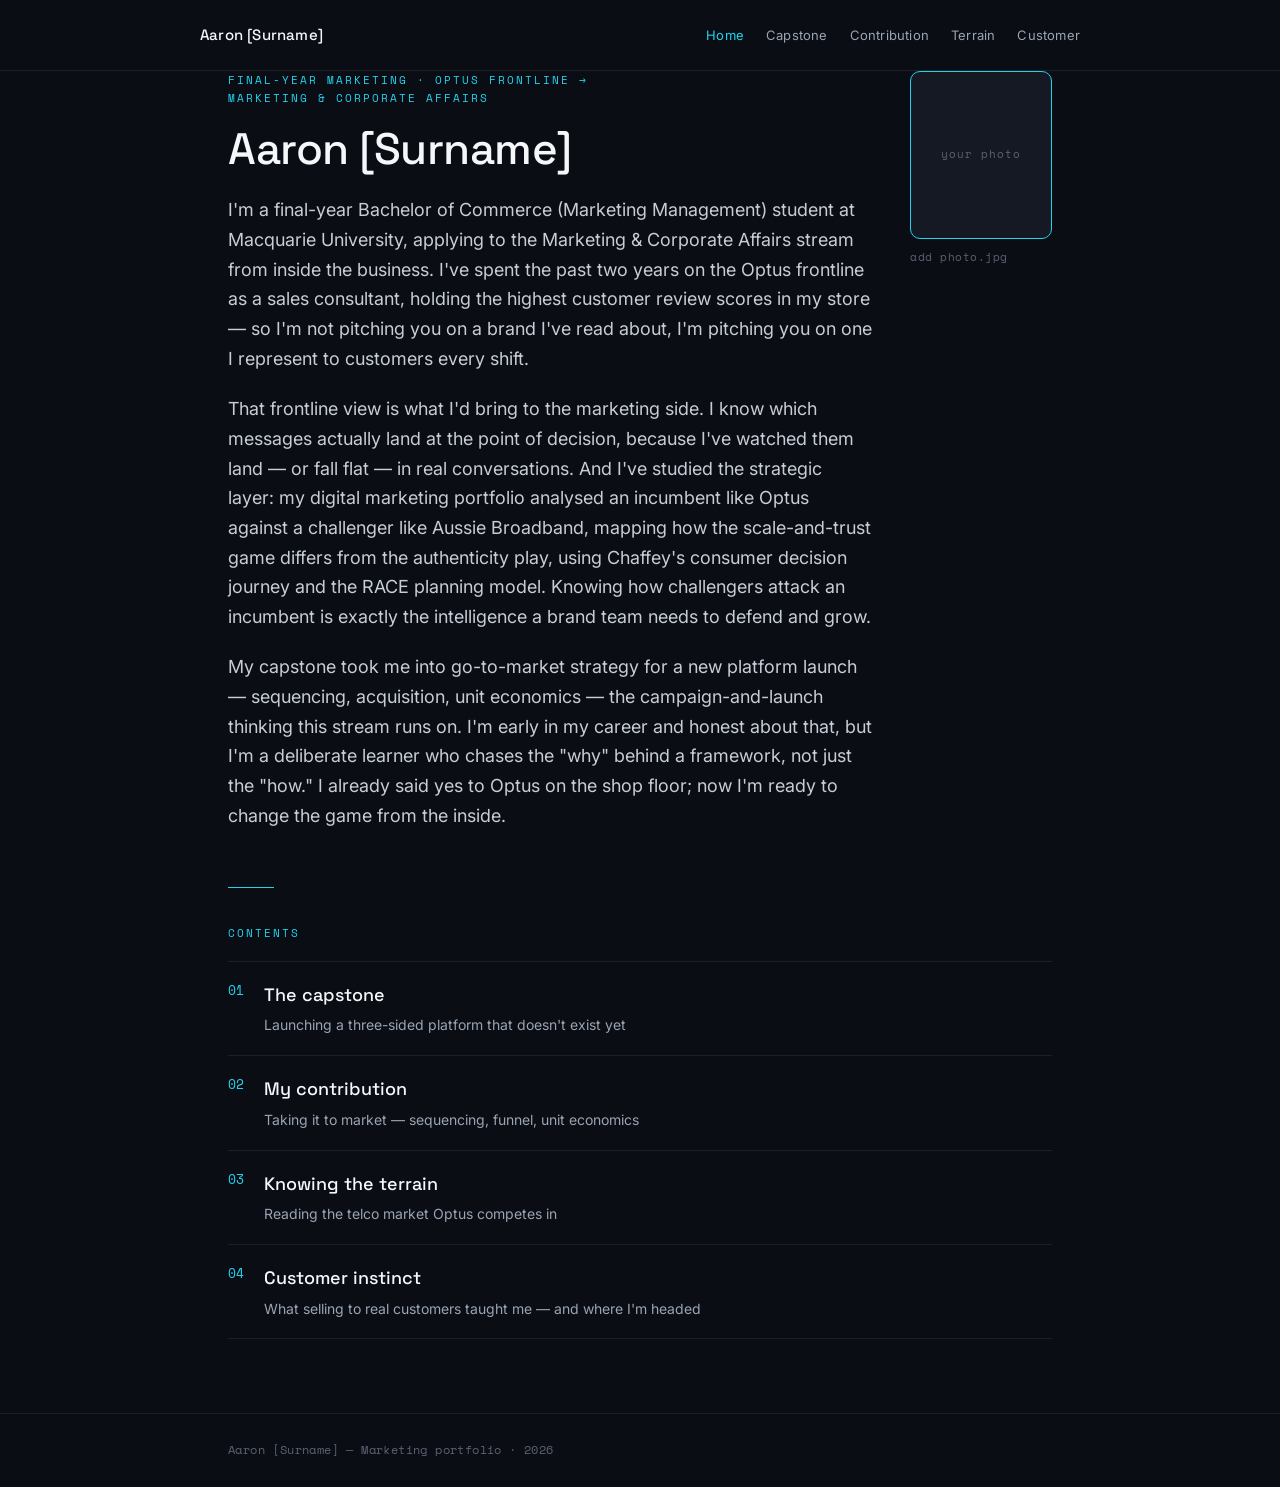
==== index.html @ f75ca569 "Add files via upload" ====
<!DOCTYPE html>
<html lang="en">
<head>
<meta charset="utf-8">
<meta name="viewport" content="width=device-width, initial-scale=1">
<title>Aaron [Surname] — Marketing portfolio</title>
<meta name="description" content="Final-year marketing student. Optus frontline moving into Marketing & Corporate Affairs. Go-to-market strategy, telco brand fluency, and a frontline read on the customer.">
<link rel="preconnect" href="https://fonts.googleapis.com">
<link rel="preconnect" href="https://fonts.gstatic.com" crossorigin>
<link href="https://fonts.googleapis.com/css2?family=Inter:wght@400;500&family=Space+Grotesk:wght@400;500&family=Space+Mono&display=swap" rel="stylesheet">
<link rel="stylesheet" href="style.css">
</head>
<body>

<header class="site-header">
  <nav class="wrap nav">
    <a class="brand" href="index.html">Aaron [Surname]</a>
    <div class="nav-links">
      <a href="index.html" class="active">Home</a>
      <a href="capstone.html">Capstone</a>
      <a href="contribution.html">Contribution</a>
      <a href="terrain.html">Terrain</a>
      <a href="customer.html">Customer</a>
    </div>
  </nav>
</header>

<main class="wrap">
  <section class="hero">
    <div class="hero-text">
      <p class="eyebrow">Final-year marketing · Optus frontline → Marketing &amp; Corporate Affairs</p>
      <h1>Aaron [Surname]</h1>
      <div class="lede">
        <p>I'm a final-year Bachelor of Commerce (Marketing Management) student at Macquarie University, applying to the Marketing &amp; Corporate Affairs stream from inside the business. I've spent the past two years on the Optus frontline as a sales consultant, holding the highest customer review scores in my store — so I'm not pitching you on a brand I've read about, I'm pitching you on one I represent to customers every shift.</p>
        <p>That frontline view is what I'd bring to the marketing side. I know which messages actually land at the point of decision, because I've watched them land — or fall flat — in real conversations. And I've studied the strategic layer: my digital marketing portfolio analysed an incumbent like Optus against a challenger like Aussie Broadband, mapping how the scale-and-trust game differs from the authenticity play, using Chaffey's consumer decision journey and the RACE planning model. Knowing how challengers attack an incumbent is exactly the intelligence a brand team needs to defend and grow.</p>
        <p>My capstone took me into go-to-market strategy for a new platform launch — sequencing, acquisition, unit economics — the campaign-and-launch thinking this stream runs on. I'm early in my career and honest about that, but I'm a deliberate learner who chases the "why" behind a framework, not just the "how." I already said yes to Optus on the shop floor; now I'm ready to change the game from the inside.</p>
      </div>
    </div>
    <div class="photo">
      <!-- Swap the placeholder below for your headshot:
           <img src="photo.jpg" alt="Aaron [Surname]" style="width:142px;height:168px;object-fit:cover;border-radius:10px;border:1px solid var(--cyan);"> -->
      <div class="photo-frame"><span>your photo</span></div>
      <p class="photo-cap">add photo.jpg</p>
    </div>
  </section>

  <div class="rule"></div>

  <section class="section">
    <p class="eyebrow">Contents</p>
    <nav class="contents">
      <a href="capstone.html">
        <span class="c-num">01</span>
        <span class="c-body">
          <span class="c-title">The capstone</span>
          <span class="c-desc">Launching a three-sided platform that doesn't exist yet</span>
        </span>
      </a>
      <a href="contribution.html">
        <span class="c-num">02</span>
        <span class="c-body">
          <span class="c-title">My contribution</span>
          <span class="c-desc">Taking it to market — sequencing, funnel, unit economics</span>
        </span>
      </a>
      <a href="terrain.html">
        <span class="c-num">03</span>
        <span class="c-body">
          <span class="c-title">Knowing the terrain</span>
          <span class="c-desc">Reading the telco market Optus competes in</span>
        </span>
      </a>
      <a href="customer.html">
        <span class="c-num">04</span>
        <span class="c-body">
          <span class="c-title">Customer instinct</span>
          <span class="c-desc">What selling to real customers taught me — and where I'm headed</span>
        </span>
      </a>
    </nav>
  </section>
</main>

<footer class="site-footer">
  <div class="wrap"><p>Aaron [Surname] — Marketing portfolio · 2026</p></div>
</footer>

</body>
</html>
---- style.css ----
:root{
  --bg:#0A0D14;
  --surface:#101620;
  --surface-2:#141923;
  --cyan:#22D3EE;
  --cyan-dim:#1899ac;
  --text:#F5F7FA;
  --muted:#9AA4B2;
  --muted-2:#C7CDD6;
  --faint:#5a6372;
  --hair:rgba(255,255,255,0.08);
  --font-display:'Space Grotesk',-apple-system,BlinkMacSystemFont,sans-serif;
  --font-body:'Inter',-apple-system,BlinkMacSystemFont,'Segoe UI',sans-serif;
  --font-mono:'Space Mono','SF Mono',ui-monospace,monospace;
  --maxw:880px;
}

*{box-sizing:border-box;margin:0;padding:0;}
html{scroll-behavior:smooth;}
body{
  background:var(--bg);
  color:var(--text);
  font-family:var(--font-body);
  font-weight:400;
  line-height:1.7;
  font-size:16px;
  -webkit-font-smoothing:antialiased;
  -moz-osx-font-smoothing:grayscale;
}

a{color:var(--cyan);text-decoration:none;}
a:hover{text-decoration:underline;text-underline-offset:3px;}
a:focus-visible,button:focus-visible{outline:2px solid var(--cyan);outline-offset:3px;border-radius:2px;}

.wrap{max-width:var(--maxw);margin:0 auto;padding:0 28px;}

/* header / nav */
.site-header{border-bottom:1px solid var(--hair);}
.nav{display:flex;align-items:center;justify-content:space-between;flex-wrap:wrap;gap:14px 24px;padding:22px 0;}
.brand{font-family:var(--font-display);font-size:15px;font-weight:500;letter-spacing:0.2px;color:var(--text);}
.brand:hover{text-decoration:none;color:var(--text);}
.nav-links{display:flex;flex-wrap:wrap;gap:22px;}
.nav-links a{font-size:13px;color:var(--muted);letter-spacing:0.2px;}
.nav-links a:hover{color:var(--text);text-decoration:none;}
.nav-links a.active{color:var(--cyan);}

/* main */
main{padding:66px 0 40px;animation:fadeUp .5s ease both;}
.eyebrow{font-family:var(--font-mono);font-size:11px;color:var(--cyan);letter-spacing:2px;text-transform:uppercase;margin-bottom:18px;}
h1{font-family:var(--font-display);font-size:clamp(33px,5.5vw,44px);font-weight:500;line-height:1.08;letter-spacing:-0.5px;margin-bottom:22px;}
h2{font-family:var(--font-display);font-size:clamp(24px,3.8vw,30px);font-weight:500;line-height:1.18;letter-spacing:-0.3px;margin-bottom:18px;}
h3{font-family:var(--font-display);font-size:17px;font-weight:500;color:var(--text);margin-bottom:8px;}
p{color:var(--muted);max-width:64ch;margin-bottom:1.15em;}
.lede p{font-size:clamp(16px,2.1vw,18px);color:var(--muted-2);line-height:1.65;}
.rule{width:46px;height:1px;background:var(--cyan);margin:36px 0;}
.section{margin-top:30px;}

/* hero */
.hero{display:flex;gap:38px;align-items:flex-start;}
.hero-text{flex:1;min-width:0;}
.photo{width:142px;flex-shrink:0;}
.photo-frame{width:142px;height:168px;border-radius:10px;background:var(--surface-2);border:1px solid var(--cyan);display:flex;align-items:center;justify-content:center;}
.photo-frame span{font-family:var(--font-mono);font-size:11px;color:var(--faint);letter-spacing:1px;}
.photo-cap{font-family:var(--font-mono);font-size:11px;color:var(--faint);margin-top:9px;letter-spacing:0.5px;}

/* lists */
ul.clean,ol.clean{margin:6px 0 1.4em;padding-left:0;list-style:none;max-width:64ch;}
ul.clean li,ol.clean li{position:relative;padding-left:26px;margin-bottom:14px;color:var(--muted);}
ul.clean li::before{content:"";position:absolute;left:0;top:11px;width:6px;height:6px;border-radius:50%;background:var(--cyan);}
ol.clean{counter-reset:step;}
ol.clean li{counter-increment:step;padding-left:42px;}
ol.clean li::before{content:counter(step,decimal-leading-zero);position:absolute;left:0;top:1px;font-family:var(--font-mono);color:var(--cyan);font-size:13px;}
.clean li strong{color:var(--text);font-weight:500;}

/* figure / diagram placeholder */
.figure{background:var(--surface);border:1px solid var(--hair);border-radius:12px;padding:14px;margin:26px 0;}
.figure-ph{border:1px dashed rgba(255,255,255,0.15);border-radius:8px;min-height:154px;display:flex;flex-direction:column;align-items:center;justify-content:center;text-align:center;gap:10px;padding:26px;}
.figure-ph .tag{font-family:var(--font-mono);font-size:11px;letter-spacing:2px;text-transform:uppercase;color:var(--cyan);}
.figure-ph .hint{font-size:13px;color:var(--faint);max-width:42ch;line-height:1.55;}
.figure img{width:100%;display:block;border-radius:8px;}

/* blockquote (industry guest) */
blockquote{border-left:2px solid var(--cyan);padding-left:22px;margin:28px 0;}
blockquote p{color:var(--muted-2);font-size:18px;line-height:1.55;margin-bottom:10px;}
blockquote .cite{font-family:var(--font-mono);font-size:12px;color:var(--muted);letter-spacing:0.4px;}

/* note callout */
.note{background:rgba(34,211,238,0.05);border:1px solid rgba(34,211,238,0.18);border-radius:8px;padding:14px 16px;margin:18px 0;}
.note p{font-size:13px;color:var(--muted-2);margin:0;max-width:none;}

/* contents list (home) */
.contents{margin-top:6px;}
.contents a{display:flex;gap:20px;align-items:flex-start;padding:18px 0;border-top:1px solid var(--hair);color:var(--text);}
.contents a:hover{text-decoration:none;}
.contents a:hover .c-title{color:var(--cyan);}
.contents a:last-child{border-bottom:1px solid var(--hair);}
.c-num{font-family:var(--font-mono);font-size:13px;color:var(--cyan);flex-shrink:0;line-height:1.55;}
.c-body{flex:1;min-width:0;}
.c-title{display:block;font-family:var(--font-display);font-size:18px;font-weight:500;color:var(--text);transition:color .15s ease;}
.c-desc{display:block;font-size:14px;color:var(--muted);margin-top:3px;max-width:none;}

/* footer */
.site-footer{border-top:1px solid var(--hair);margin-top:74px;padding:26px 0;}
.site-footer p{font-family:var(--font-mono);font-size:12px;color:var(--faint);margin:0;max-width:none;letter-spacing:0.4px;}

@keyframes fadeUp{from{opacity:0;transform:translateY(10px);}to{opacity:1;transform:none;}}

@media (max-width:640px){
  main{padding:46px 0 30px;}
  .wrap{padding:0 20px;}
  .hero{flex-direction:column-reverse;gap:26px;align-items:stretch;}
  .photo{width:100%;}
  .photo-frame{width:122px;height:144px;}
  .nav{padding:18px 0;}
  blockquote p{font-size:17px;}
}

@media (prefers-reduced-motion:reduce){
  main{animation:none;}
  html{scroll-behavior:auto;}
}
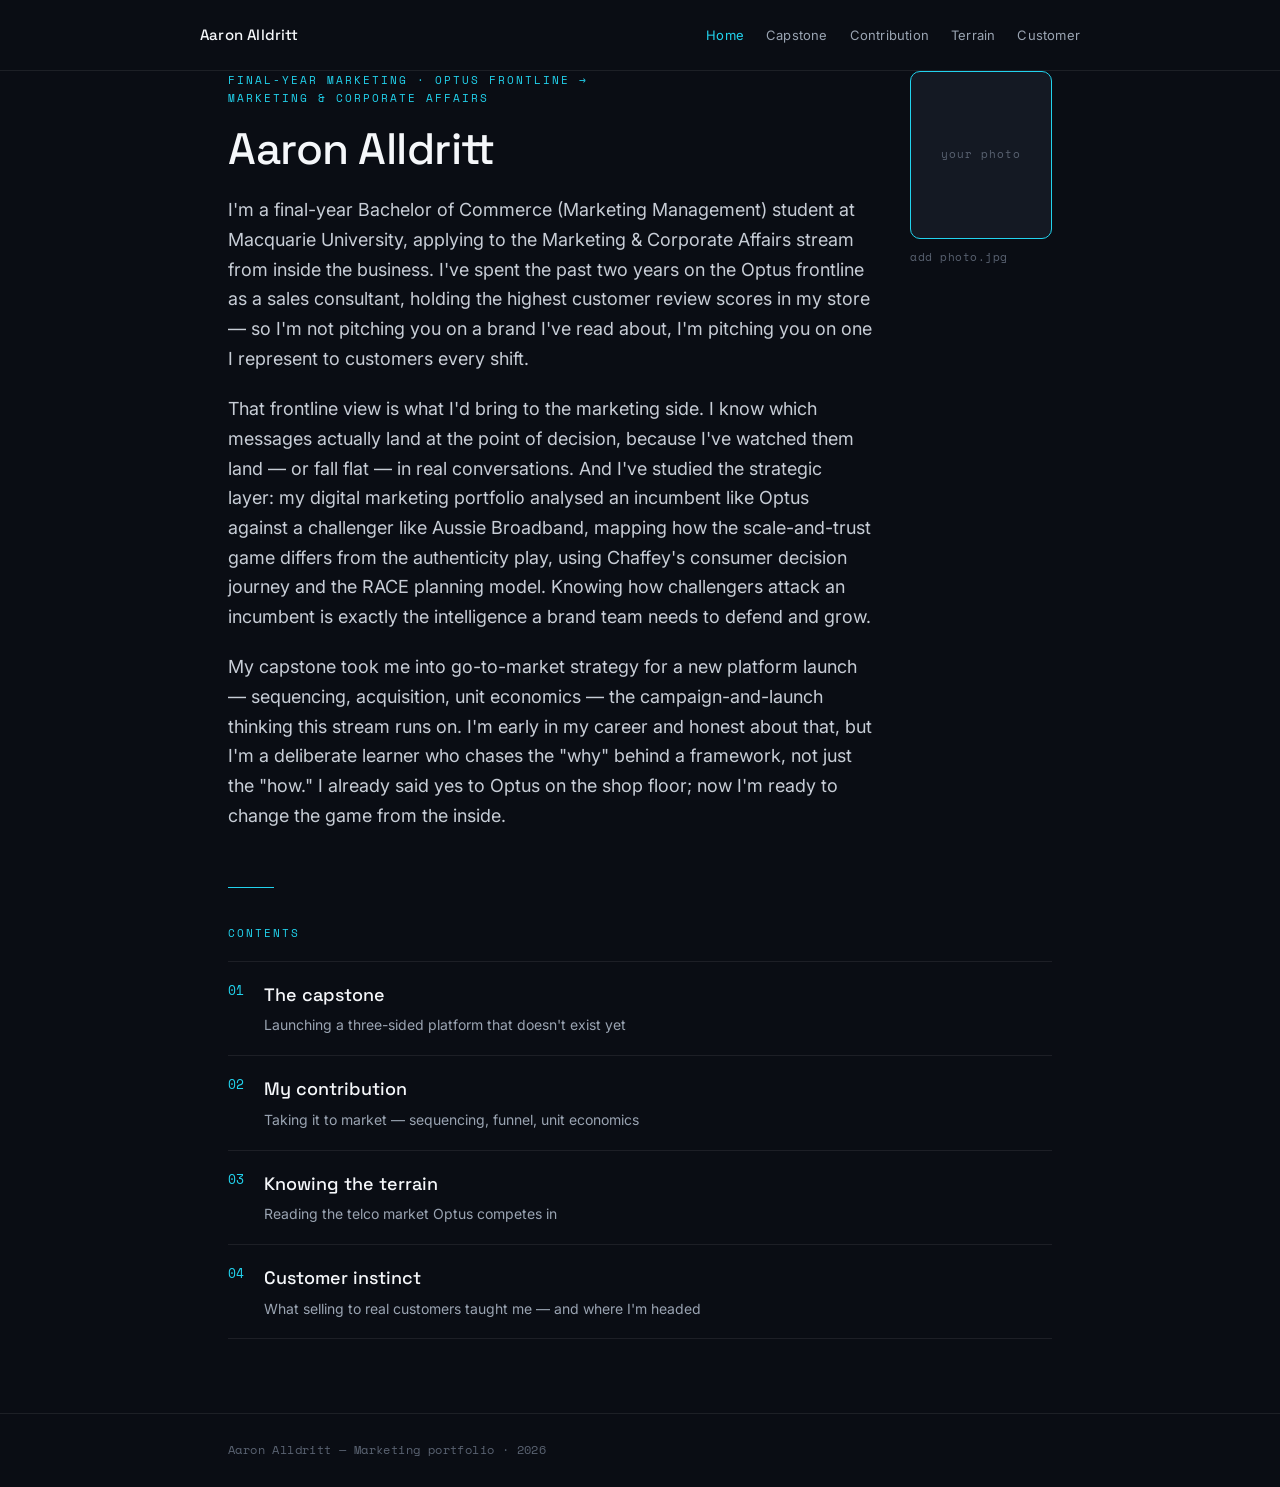
==== commit 1eae890a: "Update index.html" ====
--- a/index.html
+++ b/index.html
@@ -3,7 +3,7 @@
 <head>
 <meta charset="utf-8">
 <meta name="viewport" content="width=device-width, initial-scale=1">
-<title>Aaron [Surname] — Marketing portfolio</title>
+<title>Aaron Alldritt — Marketing portfolio</title>
 <meta name="description" content="Final-year marketing student. Optus frontline moving into Marketing & Corporate Affairs. Go-to-market strategy, telco brand fluency, and a frontline read on the customer.">
 <link rel="preconnect" href="https://fonts.googleapis.com">
 <link rel="preconnect" href="https://fonts.gstatic.com" crossorigin>
@@ -14,7 +14,7 @@
 
 <header class="site-header">
   <nav class="wrap nav">
-    <a class="brand" href="index.html">Aaron [Surname]</a>
+    <a class="brand" href="index.html">Aaron Alldritt</a>
     <div class="nav-links">
       <a href="index.html" class="active">Home</a>
       <a href="capstone.html">Capstone</a>
@@ -29,7 +29,7 @@
   <section class="hero">
     <div class="hero-text">
       <p class="eyebrow">Final-year marketing · Optus frontline → Marketing &amp; Corporate Affairs</p>
-      <h1>Aaron [Surname]</h1>
+      <h1>Aaron Alldritt</h1>
       <div class="lede">
         <p>I'm a final-year Bachelor of Commerce (Marketing Management) student at Macquarie University, applying to the Marketing &amp; Corporate Affairs stream from inside the business. I've spent the past two years on the Optus frontline as a sales consultant, holding the highest customer review scores in my store — so I'm not pitching you on a brand I've read about, I'm pitching you on one I represent to customers every shift.</p>
         <p>That frontline view is what I'd bring to the marketing side. I know which messages actually land at the point of decision, because I've watched them land — or fall flat — in real conversations. And I've studied the strategic layer: my digital marketing portfolio analysed an incumbent like Optus against a challenger like Aussie Broadband, mapping how the scale-and-trust game differs from the authenticity play, using Chaffey's consumer decision journey and the RACE planning model. Knowing how challengers attack an incumbent is exactly the intelligence a brand team needs to defend and grow.</p>
@@ -38,7 +38,7 @@
     </div>
     <div class="photo">
       <!-- Swap the placeholder below for your headshot:
-           <img src="photo.jpg" alt="Aaron [Surname]" style="width:142px;height:168px;object-fit:cover;border-radius:10px;border:1px solid var(--cyan);"> -->
+           <img src="photo.jpg" alt="Aaron Alldritt" style="width:142px;height:168px;object-fit:cover;border-radius:10px;border:1px solid var(--cyan);"> -->
       <div class="photo-frame"><span>your photo</span></div>
       <p class="photo-cap">add photo.jpg</p>
     </div>
@@ -82,7 +82,7 @@
 </main>
 
 <footer class="site-footer">
-  <div class="wrap"><p>Aaron [Surname] — Marketing portfolio · 2026</p></div>
+  <div class="wrap"><p>Aaron Alldritt — Marketing portfolio · 2026</p></div>
 </footer>
 
 </body>
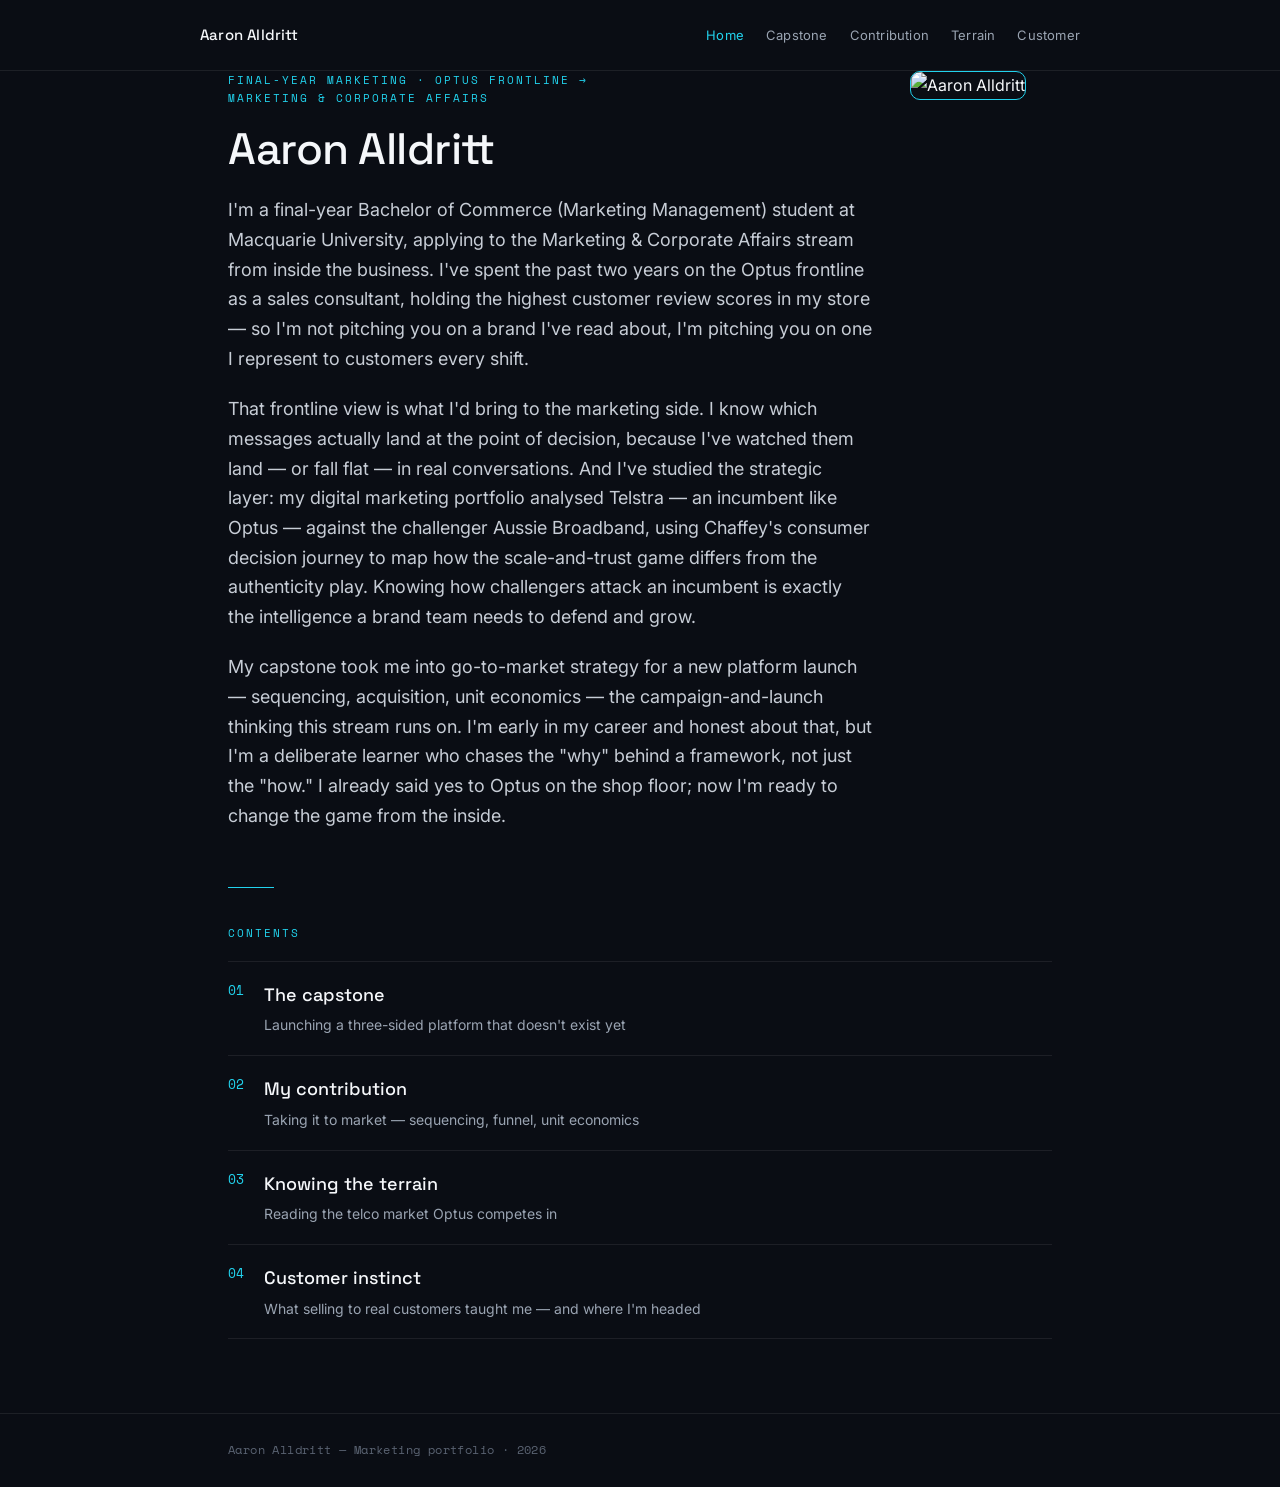
==== commit 14ccf833: "Update index.html" ====
--- a/index.html
+++ b/index.html
@@ -32,15 +32,12 @@
       <h1>Aaron Alldritt</h1>
       <div class="lede">
         <p>I'm a final-year Bachelor of Commerce (Marketing Management) student at Macquarie University, applying to the Marketing &amp; Corporate Affairs stream from inside the business. I've spent the past two years on the Optus frontline as a sales consultant, holding the highest customer review scores in my store — so I'm not pitching you on a brand I've read about, I'm pitching you on one I represent to customers every shift.</p>
-        <p>That frontline view is what I'd bring to the marketing side. I know which messages actually land at the point of decision, because I've watched them land — or fall flat — in real conversations. And I've studied the strategic layer: my digital marketing portfolio analysed an incumbent like Optus against a challenger like Aussie Broadband, mapping how the scale-and-trust game differs from the authenticity play, using Chaffey's consumer decision journey and the RACE planning model. Knowing how challengers attack an incumbent is exactly the intelligence a brand team needs to defend and grow.</p>
+        <p>That frontline view is what I'd bring to the marketing side. I know which messages actually land at the point of decision, because I've watched them land — or fall flat — in real conversations. And I've studied the strategic layer: my digital marketing portfolio analysed Telstra — an incumbent like Optus — against the challenger Aussie Broadband, using Chaffey's consumer decision journey to map how the scale-and-trust game differs from the authenticity play. Knowing how challengers attack an incumbent is exactly the intelligence a brand team needs to defend and grow.</p>
         <p>My capstone took me into go-to-market strategy for a new platform launch — sequencing, acquisition, unit economics — the campaign-and-launch thinking this stream runs on. I'm early in my career and honest about that, but I'm a deliberate learner who chases the "why" behind a framework, not just the "how." I already said yes to Optus on the shop floor; now I'm ready to change the game from the inside.</p>
       </div>
     </div>
     <div class="photo">
-      <!-- Swap the placeholder below for your headshot:
-           <img src="photo.jpg" alt="Aaron Alldritt" style="width:142px;height:168px;object-fit:cover;border-radius:10px;border:1px solid var(--cyan);"> -->
-      <div class="photo-frame"><span>your photo</span></div>
-      <p class="photo-cap">add photo.jpg</p>
+      <img src="photo.jpg" alt="Aaron Alldritt" style="width:142px;height:168px;object-fit:cover;border-radius:10px;border:1px solid var(--cyan);">
     </div>
   </section>
 
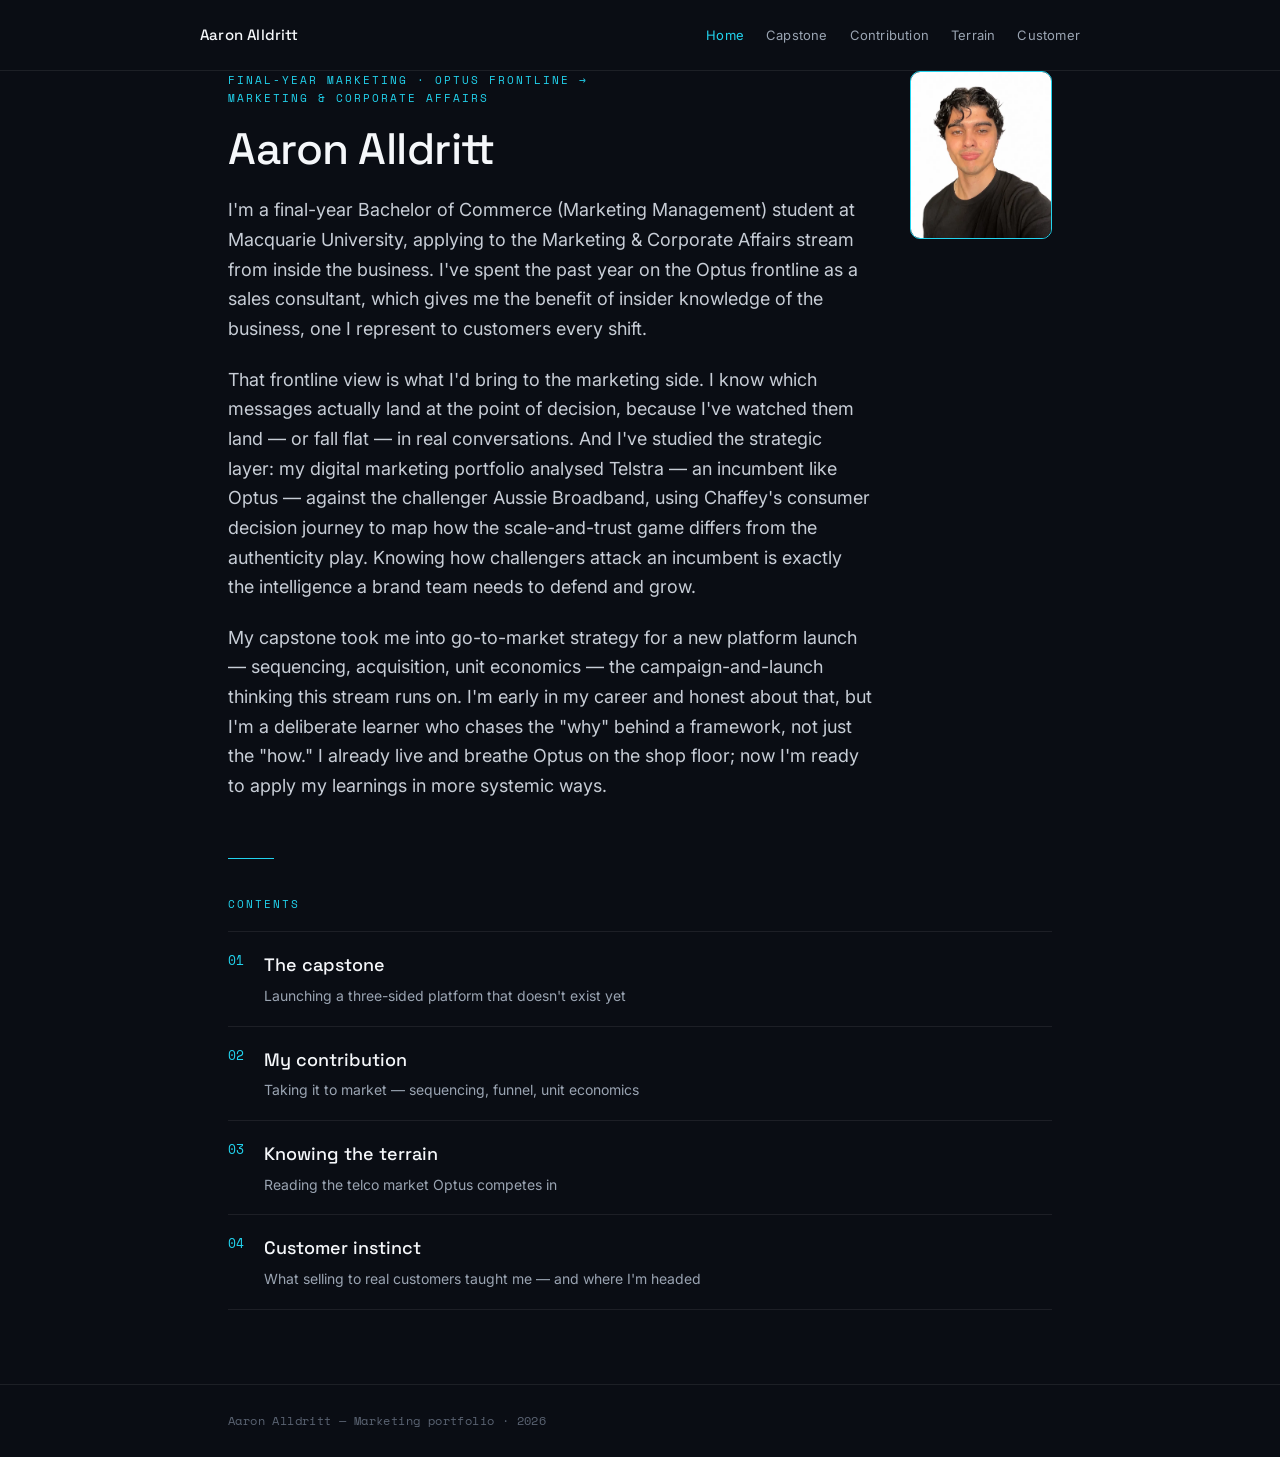
==== commit 3695164c: "Update index.html" ====
--- a/index.html
+++ b/index.html
@@ -31,9 +31,9 @@
       <p class="eyebrow">Final-year marketing · Optus frontline → Marketing &amp; Corporate Affairs</p>
       <h1>Aaron Alldritt</h1>
       <div class="lede">
-        <p>I'm a final-year Bachelor of Commerce (Marketing Management) student at Macquarie University, applying to the Marketing &amp; Corporate Affairs stream from inside the business. I've spent the past two years on the Optus frontline as a sales consultant, holding the highest customer review scores in my store — so I'm not pitching you on a brand I've read about, I'm pitching you on one I represent to customers every shift.</p>
+        <p>I'm a final-year Bachelor of Commerce (Marketing Management) student at Macquarie University, applying to the Marketing &amp; Corporate Affairs stream from inside the business. I've spent the past year on the Optus frontline as a sales consultant, which gives me the benefit of insider knowledge of the business, one I represent to customers every shift.</p>
         <p>That frontline view is what I'd bring to the marketing side. I know which messages actually land at the point of decision, because I've watched them land — or fall flat — in real conversations. And I've studied the strategic layer: my digital marketing portfolio analysed Telstra — an incumbent like Optus — against the challenger Aussie Broadband, using Chaffey's consumer decision journey to map how the scale-and-trust game differs from the authenticity play. Knowing how challengers attack an incumbent is exactly the intelligence a brand team needs to defend and grow.</p>
-        <p>My capstone took me into go-to-market strategy for a new platform launch — sequencing, acquisition, unit economics — the campaign-and-launch thinking this stream runs on. I'm early in my career and honest about that, but I'm a deliberate learner who chases the "why" behind a framework, not just the "how." I already said yes to Optus on the shop floor; now I'm ready to change the game from the inside.</p>
+        <p>My capstone took me into go-to-market strategy for a new platform launch — sequencing, acquisition, unit economics — the campaign-and-launch thinking this stream runs on. I'm early in my career and honest about that, but I'm a deliberate learner who chases the "why" behind a framework, not just the "how." I already live and breathe Optus on the shop floor; now I'm ready to apply my learnings in more systemic ways.</p>
       </div>
     </div>
     <div class="photo">
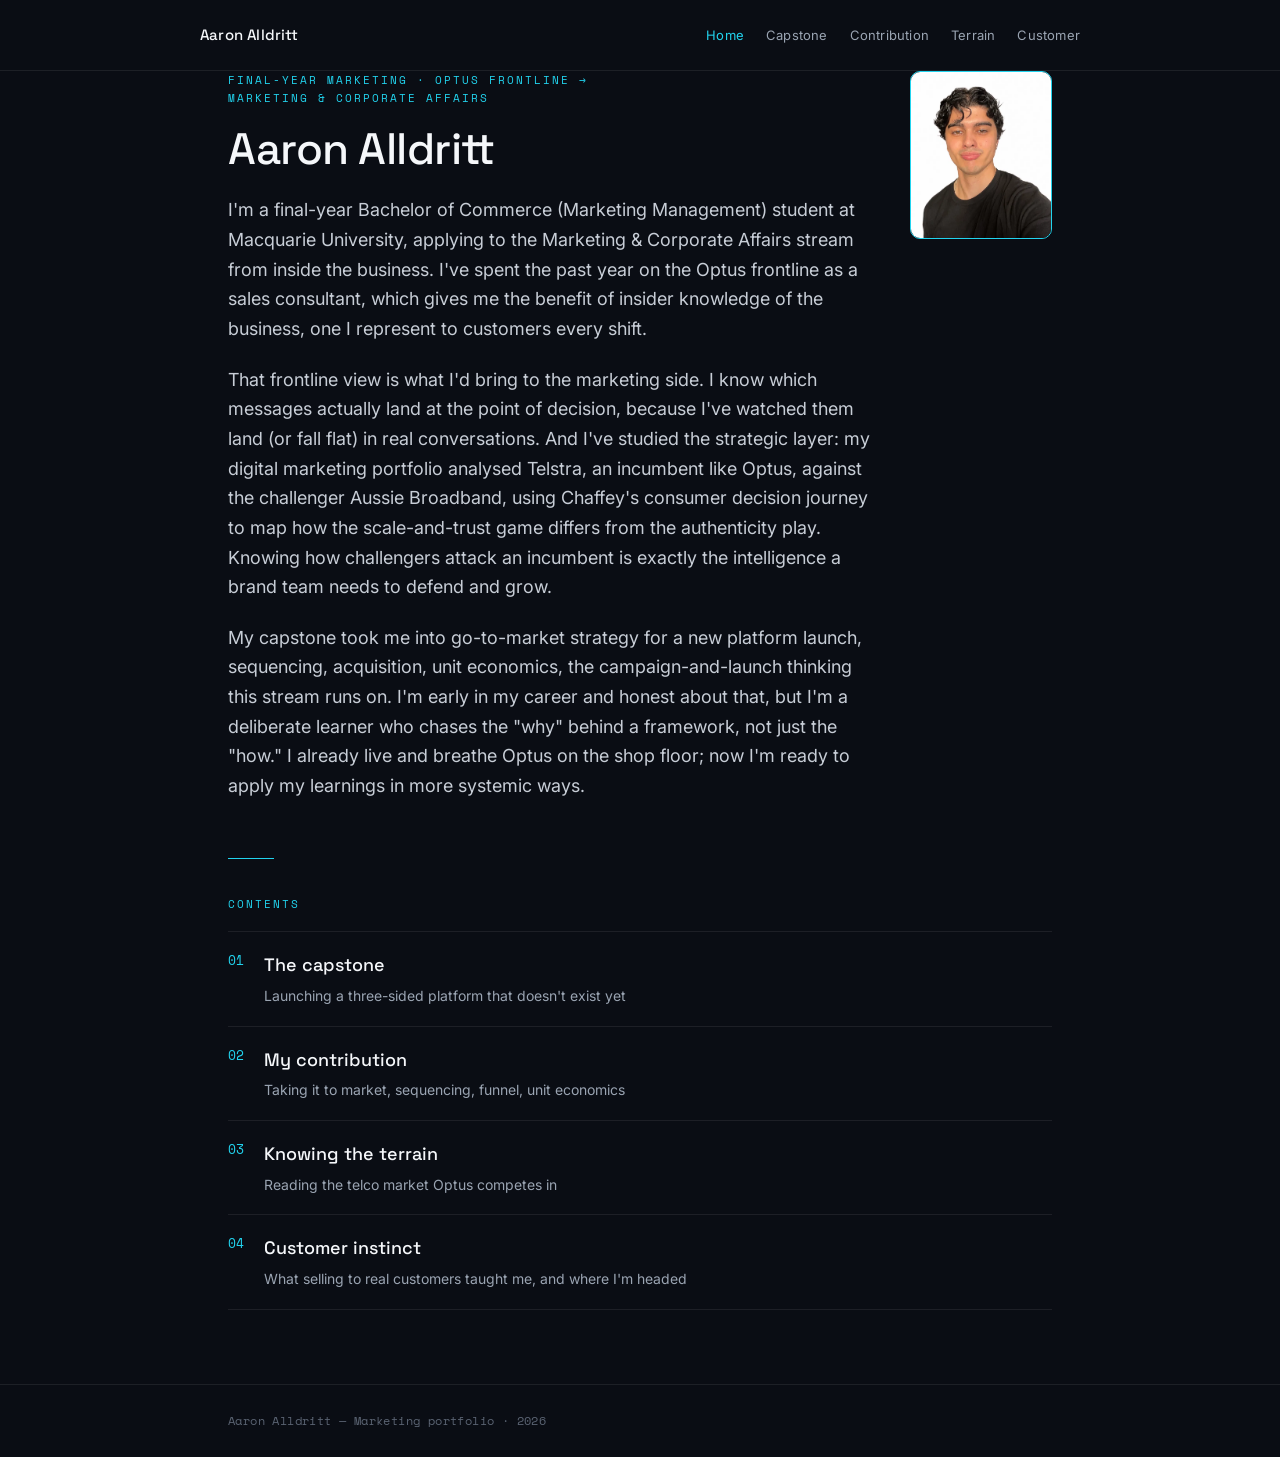
==== commit 355ad492: "Update index.html" ====
--- a/index.html
+++ b/index.html
@@ -32,8 +32,8 @@
       <h1>Aaron Alldritt</h1>
       <div class="lede">
         <p>I'm a final-year Bachelor of Commerce (Marketing Management) student at Macquarie University, applying to the Marketing &amp; Corporate Affairs stream from inside the business. I've spent the past year on the Optus frontline as a sales consultant, which gives me the benefit of insider knowledge of the business, one I represent to customers every shift.</p>
-        <p>That frontline view is what I'd bring to the marketing side. I know which messages actually land at the point of decision, because I've watched them land — or fall flat — in real conversations. And I've studied the strategic layer: my digital marketing portfolio analysed Telstra — an incumbent like Optus — against the challenger Aussie Broadband, using Chaffey's consumer decision journey to map how the scale-and-trust game differs from the authenticity play. Knowing how challengers attack an incumbent is exactly the intelligence a brand team needs to defend and grow.</p>
-        <p>My capstone took me into go-to-market strategy for a new platform launch — sequencing, acquisition, unit economics — the campaign-and-launch thinking this stream runs on. I'm early in my career and honest about that, but I'm a deliberate learner who chases the "why" behind a framework, not just the "how." I already live and breathe Optus on the shop floor; now I'm ready to apply my learnings in more systemic ways.</p>
+        <p>That frontline view is what I'd bring to the marketing side. I know which messages actually land at the point of decision, because I've watched them land (or fall flat) in real conversations. And I've studied the strategic layer: my digital marketing portfolio analysed Telstra, an incumbent like Optus, against the challenger Aussie Broadband, using Chaffey's consumer decision journey to map how the scale-and-trust game differs from the authenticity play. Knowing how challengers attack an incumbent is exactly the intelligence a brand team needs to defend and grow.</p>
+        <p>My capstone took me into go-to-market strategy for a new platform launch, sequencing, acquisition, unit economics, the campaign-and-launch thinking this stream runs on. I'm early in my career and honest about that, but I'm a deliberate learner who chases the "why" behind a framework, not just the "how." I already live and breathe Optus on the shop floor; now I'm ready to apply my learnings in more systemic ways.</p>
       </div>
     </div>
     <div class="photo">
@@ -57,7 +57,7 @@
         <span class="c-num">02</span>
         <span class="c-body">
           <span class="c-title">My contribution</span>
-          <span class="c-desc">Taking it to market — sequencing, funnel, unit economics</span>
+          <span class="c-desc">Taking it to market, sequencing, funnel, unit economics</span>
         </span>
       </a>
       <a href="terrain.html">
@@ -71,7 +71,7 @@
         <span class="c-num">04</span>
         <span class="c-body">
           <span class="c-title">Customer instinct</span>
-          <span class="c-desc">What selling to real customers taught me — and where I'm headed</span>
+          <span class="c-desc">What selling to real customers taught me, and where I'm headed</span>
         </span>
       </a>
     </nav>
